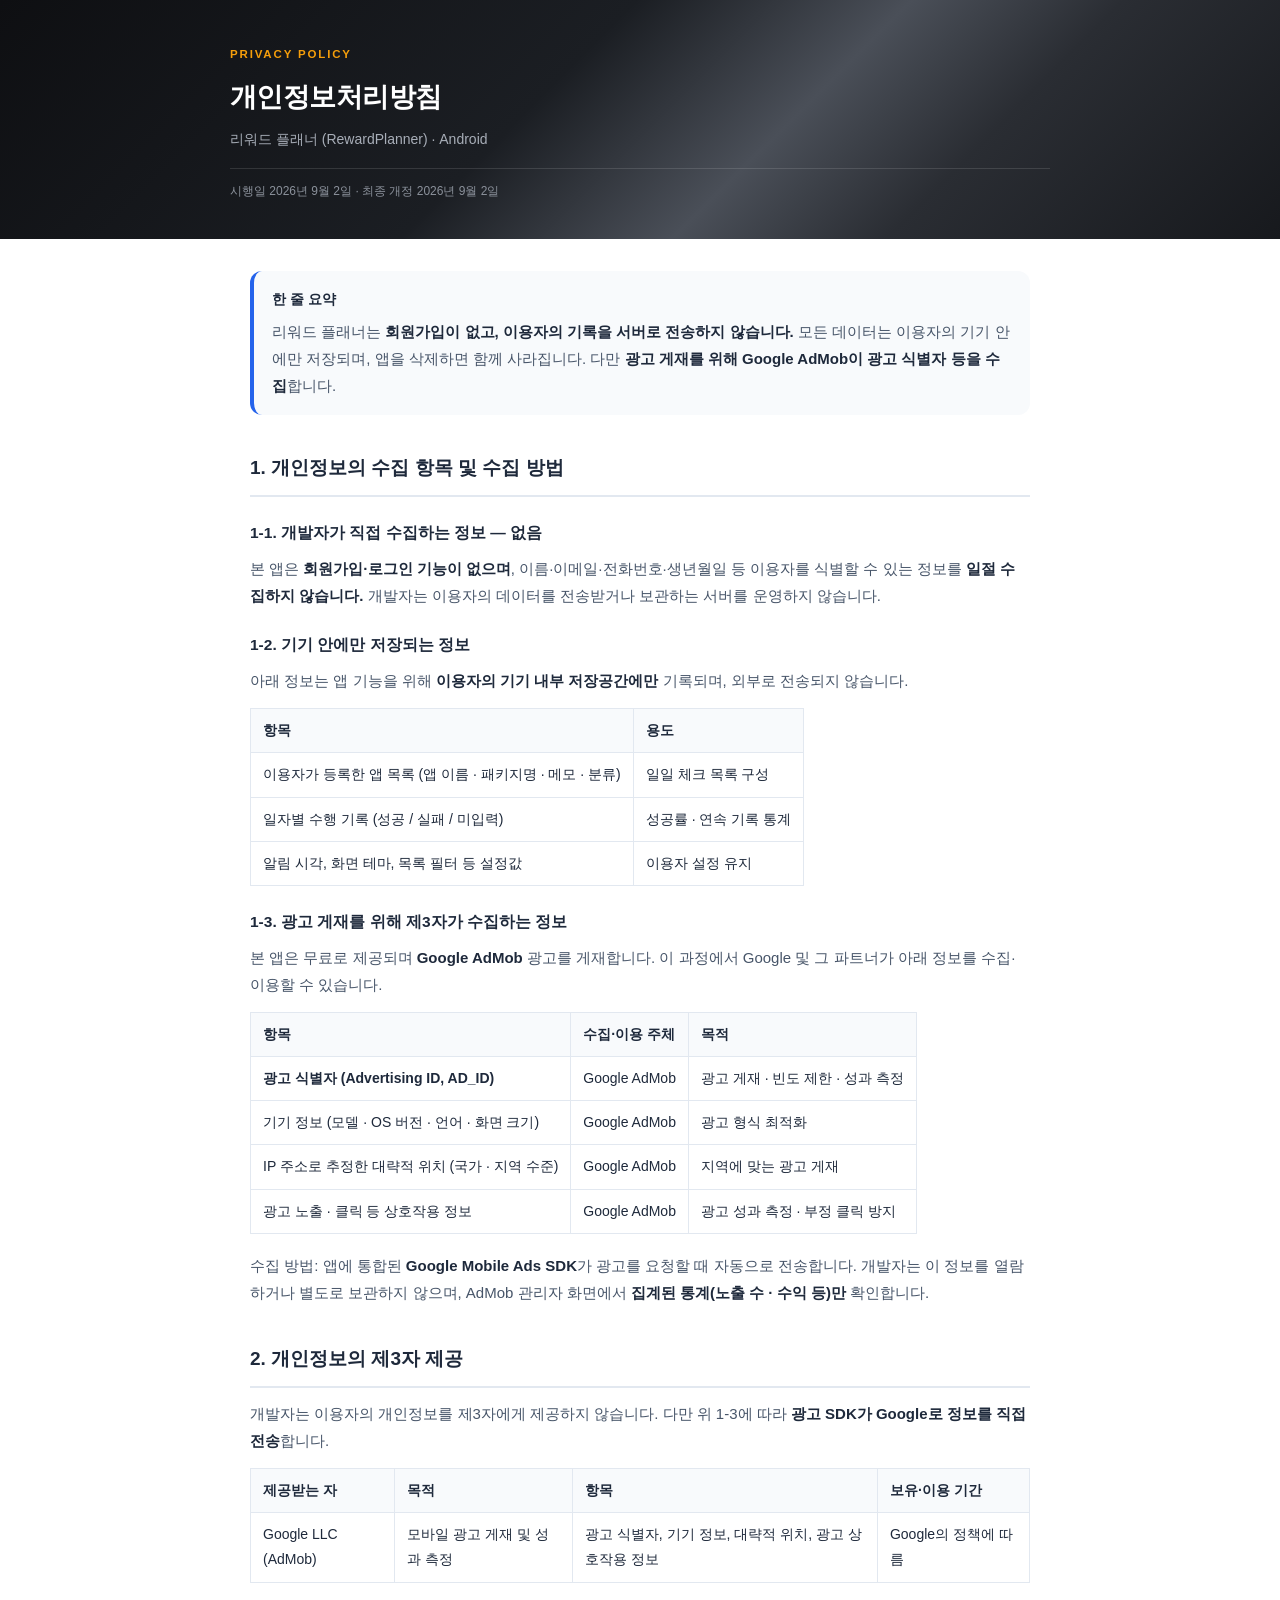
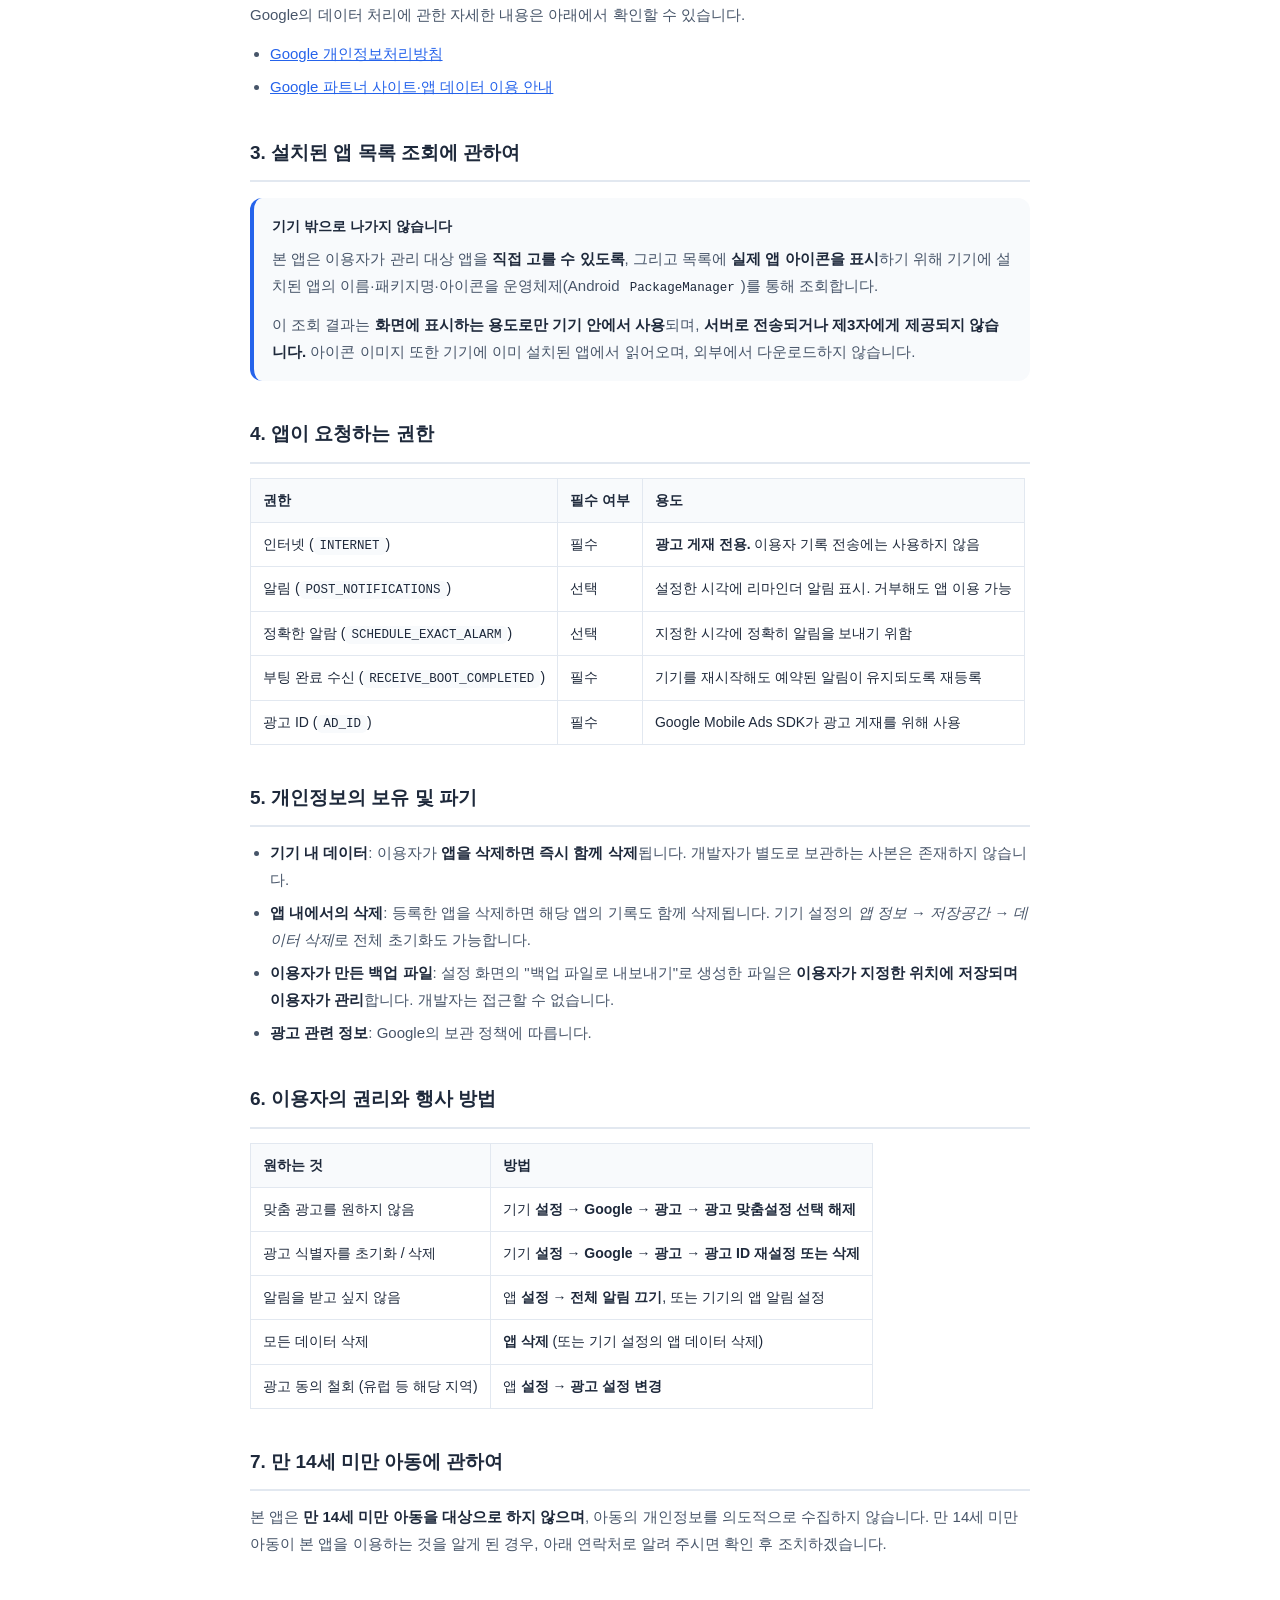
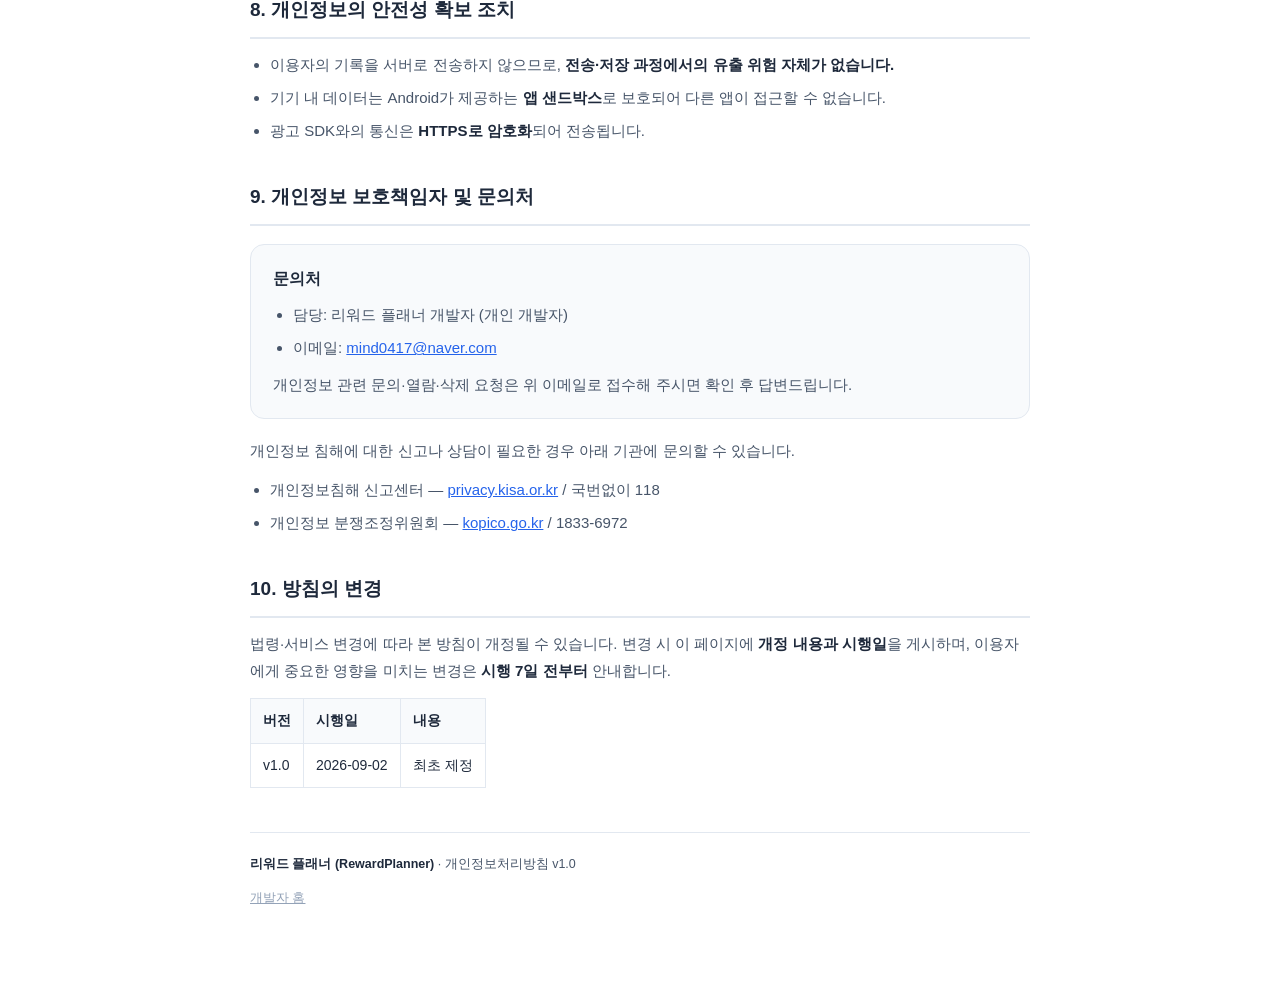
==== privacy.html @ de0d8589 "초기 세팅" ====
<!DOCTYPE html>
<html lang="ko">
<head>
<meta charset="UTF-8">
<meta name="viewport" content="width=device-width, initial-scale=1.0">
<title>개인정보처리방침 — 리워드 플래너</title>
<link rel="stylesheet" href="_style.css">
</head>
<body>
<header>
  <div class="inner">
    <div class="eyebrow">Privacy Policy</div>
    <h1>개인정보처리방침</h1>
    <p>리워드 플래너 (RewardPlanner) · Android</p>
    <div class="meta">시행일 2026년 9월 2일 · 최종 개정 2026년 9월 2일</div>
  </div>
</header>

<div class="wrap">

<div class="box">
  <div class="t">한 줄 요약</div>
  <p>리워드 플래너는 <strong>회원가입이 없고, 이용자의 기록을 서버로 전송하지 않습니다.</strong>
  모든 데이터는 이용자의 기기 안에만 저장되며, 앱을 삭제하면 함께 사라집니다.
  다만 <strong>광고 게재를 위해 Google AdMob이 광고 식별자 등을 수집</strong>합니다.</p>
</div>

<h2>1. 개인정보의 수집 항목 및 수집 방법</h2>

<h3>1-1. 개발자가 직접 수집하는 정보 — 없음</h3>
<p>본 앱은 <strong>회원가입·로그인 기능이 없으며</strong>, 이름·이메일·전화번호·생년월일 등
이용자를 식별할 수 있는 정보를 <strong>일절 수집하지 않습니다.</strong>
개발자는 이용자의 데이터를 전송받거나 보관하는 서버를 운영하지 않습니다.</p>

<h3>1-2. 기기 안에만 저장되는 정보</h3>
<p>아래 정보는 앱 기능을 위해 <strong>이용자의 기기 내부 저장공간에만</strong> 기록되며,
외부로 전송되지 않습니다.</p>
<table>
  <tr><th>항목</th><th>용도</th></tr>
  <tr><td>이용자가 등록한 앱 목록 (앱 이름 · 패키지명 · 메모 · 분류)</td><td>일일 체크 목록 구성</td></tr>
  <tr><td>일자별 수행 기록 (성공 / 실패 / 미입력)</td><td>성공률 · 연속 기록 통계</td></tr>
  <tr><td>알림 시각, 화면 테마, 목록 필터 등 설정값</td><td>이용자 설정 유지</td></tr>
</table>

<h3>1-3. 광고 게재를 위해 제3자가 수집하는 정보</h3>
<p>본 앱은 무료로 제공되며 <strong>Google AdMob</strong> 광고를 게재합니다.
이 과정에서 Google 및 그 파트너가 아래 정보를 수집·이용할 수 있습니다.</p>
<table>
  <tr><th>항목</th><th>수집·이용 주체</th><th>목적</th></tr>
  <tr><td><strong>광고 식별자 (Advertising ID, AD_ID)</strong></td><td>Google AdMob</td><td>광고 게재 · 빈도 제한 · 성과 측정</td></tr>
  <tr><td>기기 정보 (모델 · OS 버전 · 언어 · 화면 크기)</td><td>Google AdMob</td><td>광고 형식 최적화</td></tr>
  <tr><td>IP 주소로 추정한 대략적 위치 (국가 · 지역 수준)</td><td>Google AdMob</td><td>지역에 맞는 광고 게재</td></tr>
  <tr><td>광고 노출 · 클릭 등 상호작용 정보</td><td>Google AdMob</td><td>광고 성과 측정 · 부정 클릭 방지</td></tr>
</table>
<p>수집 방법: 앱에 통합된 <strong>Google Mobile Ads SDK</strong>가 광고를 요청할 때 자동으로 전송합니다.
개발자는 이 정보를 열람하거나 별도로 보관하지 않으며, AdMob 관리자 화면에서
<strong>집계된 통계(노출 수 · 수익 등)만</strong> 확인합니다.</p>

<h2>2. 개인정보의 제3자 제공</h2>
<p>개발자는 이용자의 개인정보를 제3자에게 제공하지 않습니다.
다만 위 1-3에 따라 <strong>광고 SDK가 Google로 정보를 직접 전송</strong>합니다.</p>
<table>
  <tr><th>제공받는 자</th><th>목적</th><th>항목</th><th>보유·이용 기간</th></tr>
  <tr>
    <td>Google LLC (AdMob)</td>
    <td>모바일 광고 게재 및 성과 측정</td>
    <td>광고 식별자, 기기 정보, 대략적 위치, 광고 상호작용 정보</td>
    <td>Google의 정책에 따름</td>
  </tr>
</table>
<p>Google의 데이터 처리에 관한 자세한 내용은 아래에서 확인할 수 있습니다.</p>
<ul>
  <li><a href="https://policies.google.com/privacy" target="_blank" rel="noopener">Google 개인정보처리방침</a></li>
  <li><a href="https://policies.google.com/technologies/partner-sites" target="_blank" rel="noopener">Google 파트너 사이트·앱 데이터 이용 안내</a></li>
</ul>

<h2>3. 설치된 앱 목록 조회에 관하여</h2>
<div class="box">
  <div class="t">기기 밖으로 나가지 않습니다</div>
  <p>본 앱은 이용자가 관리 대상 앱을 <strong>직접 고를 수 있도록</strong>,
  그리고 목록에 <strong>실제 앱 아이콘을 표시</strong>하기 위해
  기기에 설치된 앱의 이름·패키지명·아이콘을 운영체제(Android <code>PackageManager</code>)를 통해 조회합니다.</p>
  <p style="margin-top:8px">이 조회 결과는 <strong>화면에 표시하는 용도로만 기기 안에서 사용</strong>되며,
  <strong>서버로 전송되거나 제3자에게 제공되지 않습니다.</strong>
  아이콘 이미지 또한 기기에 이미 설치된 앱에서 읽어오며, 외부에서 다운로드하지 않습니다.</p>
</div>

<h2>4. 앱이 요청하는 권한</h2>
<table>
  <tr><th>권한</th><th>필수 여부</th><th>용도</th></tr>
  <tr><td>인터넷 (<code>INTERNET</code>)</td><td>필수</td><td><strong>광고 게재 전용.</strong> 이용자 기록 전송에는 사용하지 않음</td></tr>
  <tr><td>알림 (<code>POST_NOTIFICATIONS</code>)</td><td>선택</td><td>설정한 시각에 리마인더 알림 표시. 거부해도 앱 이용 가능</td></tr>
  <tr><td>정확한 알람 (<code>SCHEDULE_EXACT_ALARM</code>)</td><td>선택</td><td>지정한 시각에 정확히 알림을 보내기 위함</td></tr>
  <tr><td>부팅 완료 수신 (<code>RECEIVE_BOOT_COMPLETED</code>)</td><td>필수</td><td>기기를 재시작해도 예약된 알림이 유지되도록 재등록</td></tr>
  <tr><td>광고 ID (<code>AD_ID</code>)</td><td>필수</td><td>Google Mobile Ads SDK가 광고 게재를 위해 사용</td></tr>
</table>

<h2>5. 개인정보의 보유 및 파기</h2>
<ul>
  <li><strong>기기 내 데이터</strong>: 이용자가 <strong>앱을 삭제하면 즉시 함께 삭제</strong>됩니다.
      개발자가 별도로 보관하는 사본은 존재하지 않습니다.</li>
  <li><strong>앱 내에서의 삭제</strong>: 등록한 앱을 삭제하면 해당 앱의 기록도 함께 삭제됩니다.
      기기 설정의 <em>앱 정보 → 저장공간 → 데이터 삭제</em>로 전체 초기화도 가능합니다.</li>
  <li><strong>이용자가 만든 백업 파일</strong>: 설정 화면의 "백업 파일로 내보내기"로 생성한 파일은
      <strong>이용자가 지정한 위치에 저장되며 이용자가 관리</strong>합니다. 개발자는 접근할 수 없습니다.</li>
  <li><strong>광고 관련 정보</strong>: Google의 보관 정책에 따릅니다.</li>
</ul>

<h2>6. 이용자의 권리와 행사 방법</h2>
<table>
  <tr><th>원하는 것</th><th>방법</th></tr>
  <tr><td>맞춤 광고를 원하지 않음</td><td>기기 <strong>설정 → Google → 광고 → 광고 맞춤설정 선택 해제</strong></td></tr>
  <tr><td>광고 식별자를 초기화 / 삭제</td><td>기기 <strong>설정 → Google → 광고 → 광고 ID 재설정 또는 삭제</strong></td></tr>
  <tr><td>알림을 받고 싶지 않음</td><td>앱 <strong>설정 → 전체 알림 끄기</strong>, 또는 기기의 앱 알림 설정</td></tr>
  <tr><td>모든 데이터 삭제</td><td><strong>앱 삭제</strong> (또는 기기 설정의 앱 데이터 삭제)</td></tr>
  <tr><td>광고 동의 철회 (유럽 등 해당 지역)</td><td>앱 <strong>설정 → 광고 설정 변경</strong></td></tr>
</table>

<h2>7. 만 14세 미만 아동에 관하여</h2>
<p>본 앱은 <strong>만 14세 미만 아동을 대상으로 하지 않으며</strong>, 아동의 개인정보를 의도적으로 수집하지 않습니다.
만 14세 미만 아동이 본 앱을 이용하는 것을 알게 된 경우, 아래 연락처로 알려 주시면 확인 후 조치하겠습니다.</p>

<h2>8. 개인정보의 안전성 확보 조치</h2>
<ul>
  <li>이용자의 기록을 서버로 전송하지 않으므로, <strong>전송·저장 과정에서의 유출 위험 자체가 없습니다.</strong></li>
  <li>기기 내 데이터는 Android가 제공하는 <strong>앱 샌드박스</strong>로 보호되어
      다른 앱이 접근할 수 없습니다.</li>
  <li>광고 SDK와의 통신은 <strong>HTTPS로 암호화</strong>되어 전송됩니다.</li>
</ul>

<h2>9. 개인정보 보호책임자 및 문의처</h2>
<div class="card">
  <h3>문의처</h3>
  <ul style="margin-bottom:0">
    <li>담당: 리워드 플래너 개발자 (개인 개발자)</li>
    <li>이메일: <a href="mailto:mind0417@naver.com">mind0417@naver.com</a></li>
  </ul>
  <p style="margin-top:10px;margin-bottom:0">개인정보 관련 문의·열람·삭제 요청은 위 이메일로 접수해 주시면
  확인 후 답변드립니다.</p>
</div>
<p>개인정보 침해에 대한 신고나 상담이 필요한 경우 아래 기관에 문의할 수 있습니다.</p>
<ul>
  <li>개인정보침해 신고센터 — <a href="https://privacy.kisa.or.kr" target="_blank" rel="noopener">privacy.kisa.or.kr</a> / 국번없이 118</li>
  <li>개인정보 분쟁조정위원회 — <a href="https://www.kopico.go.kr" target="_blank" rel="noopener">kopico.go.kr</a> / 1833-6972</li>
</ul>

<h2>10. 방침의 변경</h2>
<p>법령·서비스 변경에 따라 본 방침이 개정될 수 있습니다.
변경 시 이 페이지에 <strong>개정 내용과 시행일</strong>을 게시하며,
이용자에게 중요한 영향을 미치는 변경은 <strong>시행 7일 전부터</strong> 안내합니다.</p>
<table>
  <tr><th>버전</th><th>시행일</th><th>내용</th></tr>
  <tr><td>v1.0</td><td>2026-09-02</td><td>최초 제정</td></tr>
</table>

<footer>
  <p><strong>리워드 플래너 (RewardPlanner)</strong> · 개인정보처리방침 v1.0</p>
  <p><a href="./">개발자 홈</a></p>
</footer>
</div>
</body>
</html>
---- _style.css ----
/* 공통 스타일 — 두 페이지가 같은 톤을 쓰도록 분리 */
:root{
  --bg:#FFFFFF; --surface:#F8FAFC; --border:#E2E8F0;
  --text:#1E293B; --text2:#475569; --muted:#94A3B8;
  --accent:#2563EB; --gold:#F59E0B;
  --font:-apple-system,BlinkMacSystemFont,"Apple SD Gothic Neo","Pretendard","Malgun Gothic",sans-serif;
  --mono:"SF Mono","Fira Code",Consolas,monospace;
}
@media (prefers-color-scheme:dark){
  :root{
    --bg:#0F172A; --surface:#1E293B; --border:#334155;
    --text:#F1F5F9; --text2:#CBD5E1; --muted:#64748B;
    --accent:#60A5FA; --gold:#FBBF24;
  }
}
*{box-sizing:border-box;margin:0;padding:0}
body{font-family:var(--font);background:var(--bg);color:var(--text);
  line-height:1.8;font-size:15px;-webkit-font-smoothing:antialiased}
.wrap{max-width:820px;margin:0 auto;padding:0 20px 80px}
header{background:linear-gradient(135deg,#0E0F12 0%,#1B1E23 42%,#4A4F58 60%,#2A2D33 74%,#17191D 100%);
  color:#fff;padding:44px 20px 36px;margin-bottom:32px}
header .inner{max-width:820px;margin:0 auto}
header .eyebrow{font-size:11.5px;letter-spacing:.16em;text-transform:uppercase;color:var(--gold);font-weight:700}
header h1{font-size:27px;font-weight:800;margin:8px 0 6px;letter-spacing:-.02em}
header p{color:#A8AEB8;font-size:14px}
header .meta{margin-top:16px;padding-top:12px;font-size:12px;color:#8B919B;
  border-top:1px solid rgba(255,255,255,.12)}
h2{font-size:19px;font-weight:800;margin:36px 0 12px;padding-bottom:10px;border-bottom:2px solid var(--border)}
h3{font-size:15.5px;font-weight:700;margin:22px 0 8px}
p{margin-bottom:12px;color:var(--text2)}
p strong,li strong,td strong{color:var(--text);font-weight:700}
ul,ol{margin:0 0 14px 20px;color:var(--text2)}
li{margin-bottom:6px}
a{color:var(--accent)}
code{font-family:var(--mono);font-size:12.5px;background:var(--surface);
  padding:2px 6px;border-radius:5px;color:var(--text);word-break:break-all}
table{width:100%;border-collapse:collapse;margin:14px 0 18px;font-size:14px;display:block;overflow-x:auto}
th,td{border:1px solid var(--border);padding:9px 12px;text-align:left;vertical-align:top}
th{background:var(--surface);font-weight:700;white-space:nowrap}
.box{border-radius:12px;padding:16px 18px;margin:16px 0;border-left:4px solid var(--accent);background:var(--surface)}
.box .t{font-weight:800;font-size:14px;margin-bottom:6px;color:var(--text)}
.box p:last-child{margin-bottom:0}
footer{border-top:1px solid var(--border);margin-top:44px;padding-top:20px;color:var(--muted);font-size:12.5px}
footer a{color:var(--muted)}
.card{background:var(--surface);border:1px solid var(--border);border-radius:14px;padding:20px 22px;margin:18px 0}
.card h3{margin-top:0}
@media(max-width:600px){header h1{font-size:22px}.wrap{padding:0 14px 60px}}
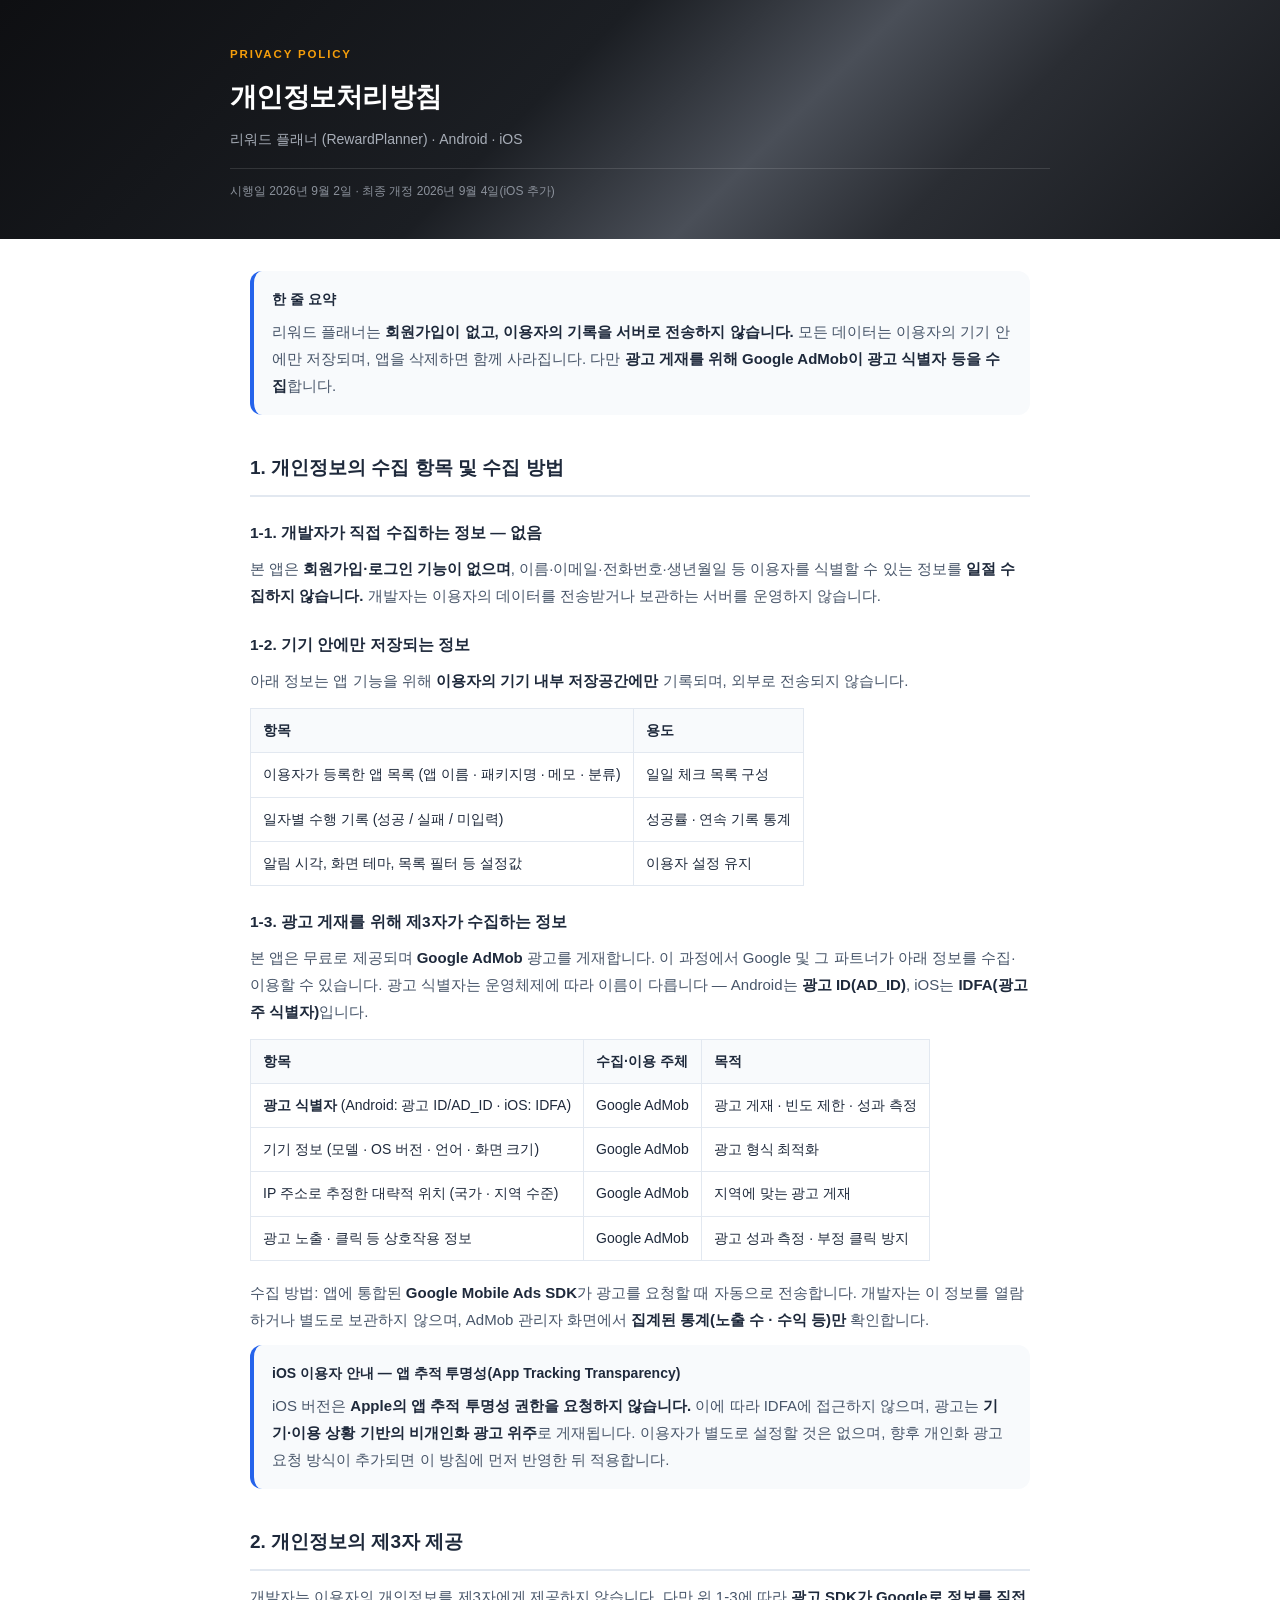
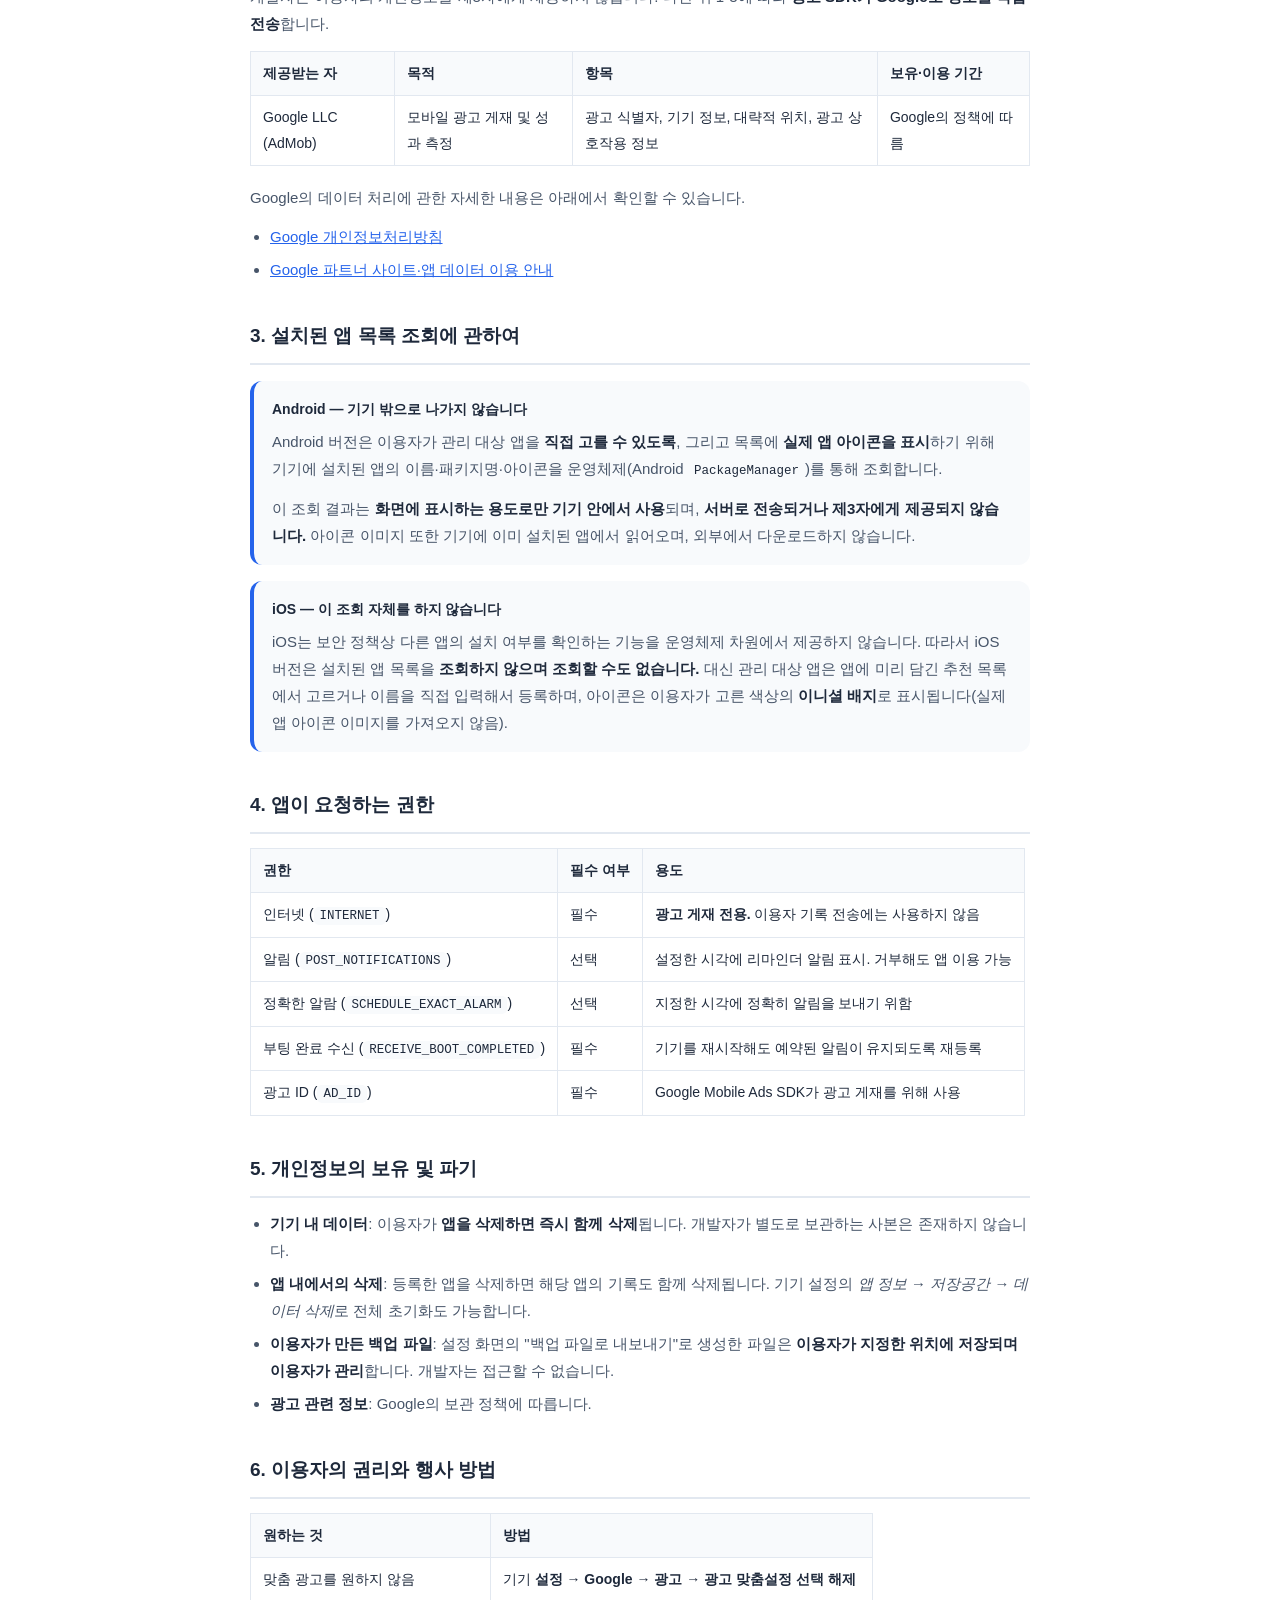
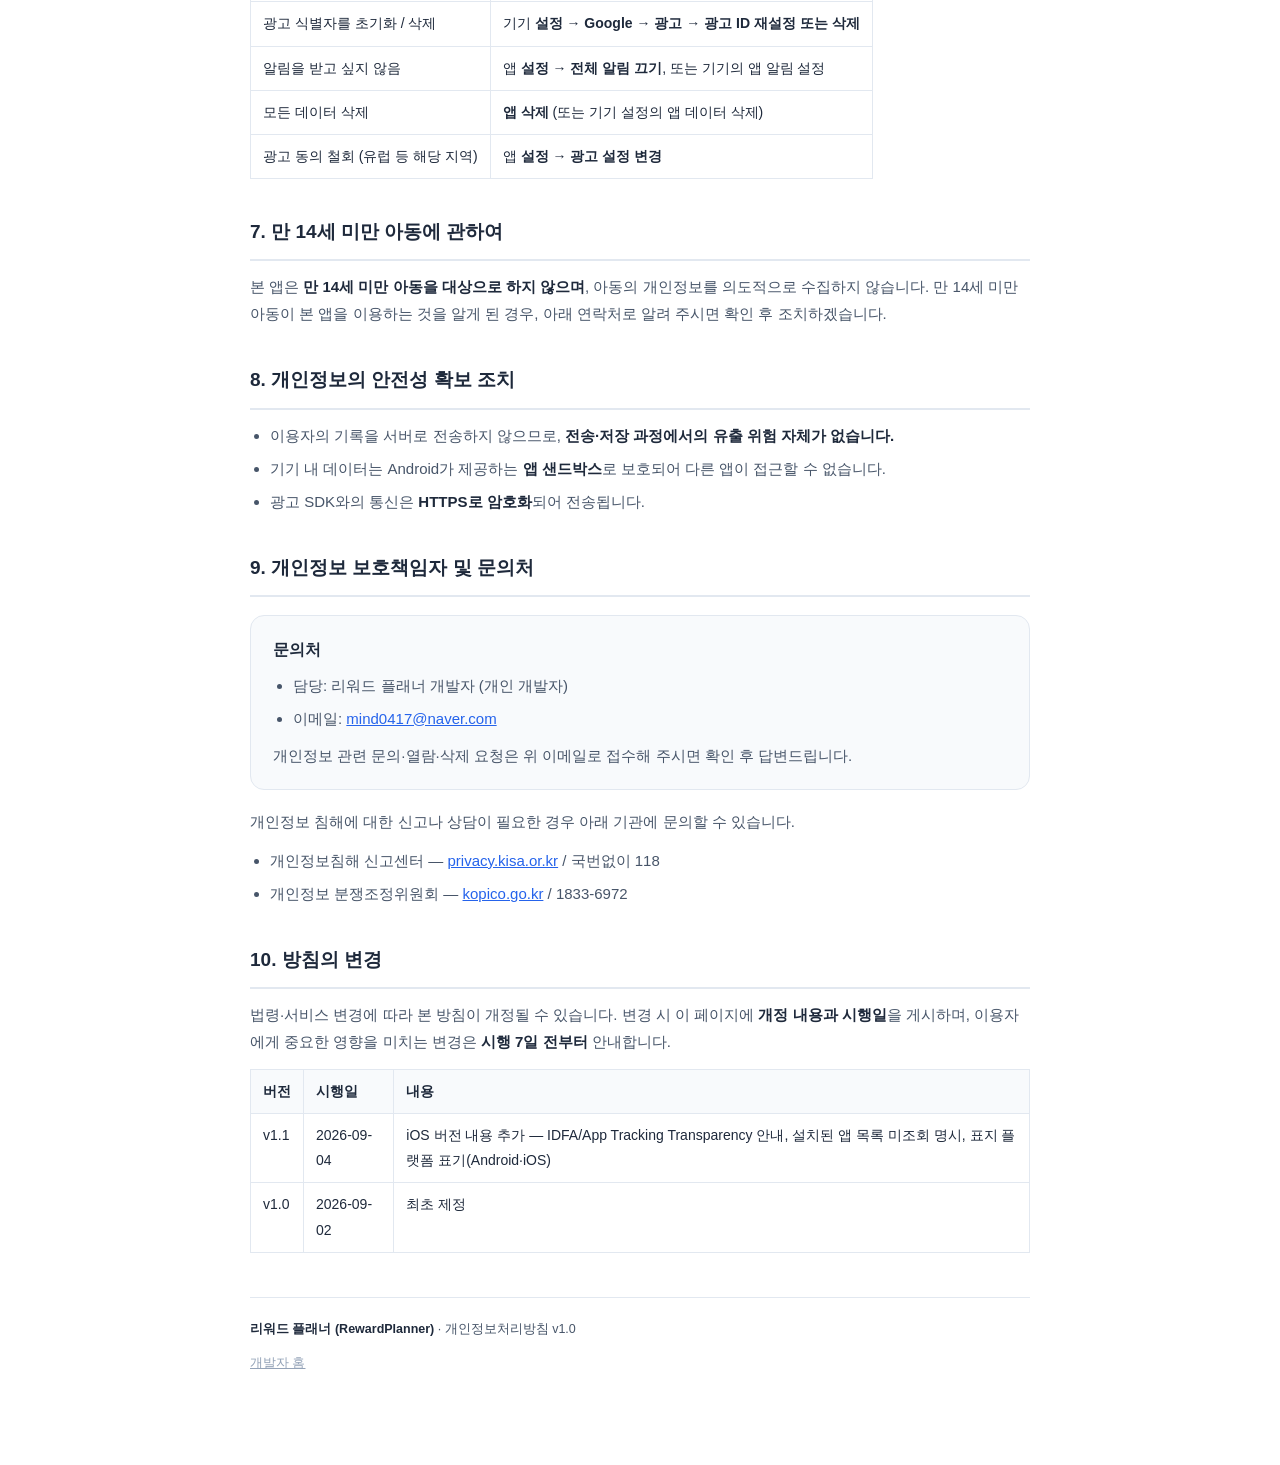
==== commit c202215f: "docs: 개인정보처리방침에 iOS 항목 추가 (v1.1) IDFA/App Tracking Transparency 미요청 안내와 iOS는 설치된 앱 목록을 조회하지 않는다는 사실을" ====
--- a/privacy.html
+++ b/privacy.html
@@ -4,15 +4,15 @@
 <meta charset="UTF-8">
 <meta name="viewport" content="width=device-width, initial-scale=1.0">
 <title>개인정보처리방침 — 리워드 플래너</title>
-<link rel="stylesheet" href="_style.css">
+<link rel="stylesheet" href="style.css">
 </head>
 <body>
 <header>
   <div class="inner">
     <div class="eyebrow">Privacy Policy</div>
     <h1>개인정보처리방침</h1>
-    <p>리워드 플래너 (RewardPlanner) · Android</p>
-    <div class="meta">시행일 2026년 9월 2일 · 최종 개정 2026년 9월 2일</div>
+    <p>리워드 플래너 (RewardPlanner) · Android · iOS</p>
+    <div class="meta">시행일 2026년 9월 2일 · 최종 개정 2026년 9월 4일(iOS 추가)</div>
   </div>
 </header>
 
@@ -44,10 +44,12 @@
 
 <h3>1-3. 광고 게재를 위해 제3자가 수집하는 정보</h3>
 <p>본 앱은 무료로 제공되며 <strong>Google AdMob</strong> 광고를 게재합니다.
-이 과정에서 Google 및 그 파트너가 아래 정보를 수집·이용할 수 있습니다.</p>
+이 과정에서 Google 및 그 파트너가 아래 정보를 수집·이용할 수 있습니다.
+광고 식별자는 운영체제에 따라 이름이 다릅니다 — Android는 <strong>광고 ID(AD_ID)</strong>,
+iOS는 <strong>IDFA(광고주 식별자)</strong>입니다.</p>
 <table>
   <tr><th>항목</th><th>수집·이용 주체</th><th>목적</th></tr>
-  <tr><td><strong>광고 식별자 (Advertising ID, AD_ID)</strong></td><td>Google AdMob</td><td>광고 게재 · 빈도 제한 · 성과 측정</td></tr>
+  <tr><td><strong>광고 식별자</strong> (Android: 광고 ID/AD_ID · iOS: IDFA)</td><td>Google AdMob</td><td>광고 게재 · 빈도 제한 · 성과 측정</td></tr>
   <tr><td>기기 정보 (모델 · OS 버전 · 언어 · 화면 크기)</td><td>Google AdMob</td><td>광고 형식 최적화</td></tr>
   <tr><td>IP 주소로 추정한 대략적 위치 (국가 · 지역 수준)</td><td>Google AdMob</td><td>지역에 맞는 광고 게재</td></tr>
   <tr><td>광고 노출 · 클릭 등 상호작용 정보</td><td>Google AdMob</td><td>광고 성과 측정 · 부정 클릭 방지</td></tr>
@@ -55,6 +57,13 @@
 <p>수집 방법: 앱에 통합된 <strong>Google Mobile Ads SDK</strong>가 광고를 요청할 때 자동으로 전송합니다.
 개발자는 이 정보를 열람하거나 별도로 보관하지 않으며, AdMob 관리자 화면에서
 <strong>집계된 통계(노출 수 · 수익 등)만</strong> 확인합니다.</p>
+<div class="box" style="margin-top:12px">
+  <div class="t">iOS 이용자 안내 — 앱 추적 투명성(App Tracking Transparency)</div>
+  <p>iOS 버전은 <strong>Apple의 앱 추적 투명성 권한을 요청하지 않습니다.</strong>
+  이에 따라 IDFA에 접근하지 않으며, 광고는 <strong>기기·이용 상황 기반의 비개인화 광고 위주</strong>로
+  게재됩니다. 이용자가 별도로 설정할 것은 없으며, 향후 개인화 광고 요청 방식이 추가되면
+  이 방침에 먼저 반영한 뒤 적용합니다.</p>
+</div>
 
 <h2>2. 개인정보의 제3자 제공</h2>
 <p>개발자는 이용자의 개인정보를 제3자에게 제공하지 않습니다.
@@ -76,13 +85,20 @@
 
 <h2>3. 설치된 앱 목록 조회에 관하여</h2>
 <div class="box">
-  <div class="t">기기 밖으로 나가지 않습니다</div>
-  <p>본 앱은 이용자가 관리 대상 앱을 <strong>직접 고를 수 있도록</strong>,
+  <div class="t">Android — 기기 밖으로 나가지 않습니다</div>
+  <p>Android 버전은 이용자가 관리 대상 앱을 <strong>직접 고를 수 있도록</strong>,
   그리고 목록에 <strong>실제 앱 아이콘을 표시</strong>하기 위해
   기기에 설치된 앱의 이름·패키지명·아이콘을 운영체제(Android <code>PackageManager</code>)를 통해 조회합니다.</p>
   <p style="margin-top:8px">이 조회 결과는 <strong>화면에 표시하는 용도로만 기기 안에서 사용</strong>되며,
   <strong>서버로 전송되거나 제3자에게 제공되지 않습니다.</strong>
   아이콘 이미지 또한 기기에 이미 설치된 앱에서 읽어오며, 외부에서 다운로드하지 않습니다.</p>
+</div>
+<div class="box" style="margin-top:12px">
+  <div class="t">iOS — 이 조회 자체를 하지 않습니다</div>
+  <p>iOS는 보안 정책상 다른 앱의 설치 여부를 확인하는 기능을 운영체제 차원에서 제공하지 않습니다.
+  따라서 iOS 버전은 설치된 앱 목록을 <strong>조회하지 않으며 조회할 수도 없습니다.</strong>
+  대신 관리 대상 앱은 앱에 미리 담긴 추천 목록에서 고르거나 이름을 직접 입력해서 등록하며,
+  아이콘은 이용자가 고른 색상의 <strong>이니셜 배지</strong>로 표시됩니다(실제 앱 아이콘 이미지를 가져오지 않음).</p>
 </div>
 
 <h2>4. 앱이 요청하는 권한</h2>
@@ -150,6 +166,8 @@
 이용자에게 중요한 영향을 미치는 변경은 <strong>시행 7일 전부터</strong> 안내합니다.</p>
 <table>
   <tr><th>버전</th><th>시행일</th><th>내용</th></tr>
+  <tr><td>v1.1</td><td>2026-09-04</td><td>iOS 버전 내용 추가 — IDFA/App Tracking Transparency 안내,
+      설치된 앱 목록 미조회 명시, 표지 플랫폼 표기(Android·iOS)</td></tr>
   <tr><td>v1.0</td><td>2026-09-02</td><td>최초 제정</td></tr>
 </table>
 
--- a/style.css
+++ b/style.css
@@ -0,0 +1,47 @@
+/* 공통 스타일 — 두 페이지가 같은 톤을 쓰도록 분리 */
+:root{
+  --bg:#FFFFFF; --surface:#F8FAFC; --border:#E2E8F0;
+  --text:#1E293B; --text2:#475569; --muted:#94A3B8;
+  --accent:#2563EB; --gold:#F59E0B;
+  --font:-apple-system,BlinkMacSystemFont,"Apple SD Gothic Neo","Pretendard","Malgun Gothic",sans-serif;
+  --mono:"SF Mono","Fira Code",Consolas,monospace;
+}
+@media (prefers-color-scheme:dark){
+  :root{
+    --bg:#0F172A; --surface:#1E293B; --border:#334155;
+    --text:#F1F5F9; --text2:#CBD5E1; --muted:#64748B;
+    --accent:#60A5FA; --gold:#FBBF24;
+  }
+}
+*{box-sizing:border-box;margin:0;padding:0}
+body{font-family:var(--font);background:var(--bg);color:var(--text);
+  line-height:1.8;font-size:15px;-webkit-font-smoothing:antialiased}
+.wrap{max-width:820px;margin:0 auto;padding:0 20px 80px}
+header{background:linear-gradient(135deg,#0E0F12 0%,#1B1E23 42%,#4A4F58 60%,#2A2D33 74%,#17191D 100%);
+  color:#fff;padding:44px 20px 36px;margin-bottom:32px}
+header .inner{max-width:820px;margin:0 auto}
+header .eyebrow{font-size:11.5px;letter-spacing:.16em;text-transform:uppercase;color:var(--gold);font-weight:700}
+header h1{font-size:27px;font-weight:800;margin:8px 0 6px;letter-spacing:-.02em}
+header p{color:#A8AEB8;font-size:14px}
+header .meta{margin-top:16px;padding-top:12px;font-size:12px;color:#8B919B;
+  border-top:1px solid rgba(255,255,255,.12)}
+h2{font-size:19px;font-weight:800;margin:36px 0 12px;padding-bottom:10px;border-bottom:2px solid var(--border)}
+h3{font-size:15.5px;font-weight:700;margin:22px 0 8px}
+p{margin-bottom:12px;color:var(--text2)}
+p strong,li strong,td strong{color:var(--text);font-weight:700}
+ul,ol{margin:0 0 14px 20px;color:var(--text2)}
+li{margin-bottom:6px}
+a{color:var(--accent)}
+code{font-family:var(--mono);font-size:12.5px;background:var(--surface);
+  padding:2px 6px;border-radius:5px;color:var(--text);word-break:break-all}
+table{width:100%;border-collapse:collapse;margin:14px 0 18px;font-size:14px;display:block;overflow-x:auto}
+th,td{border:1px solid var(--border);padding:9px 12px;text-align:left;vertical-align:top}
+th{background:var(--surface);font-weight:700;white-space:nowrap}
+.box{border-radius:12px;padding:16px 18px;margin:16px 0;border-left:4px solid var(--accent);background:var(--surface)}
+.box .t{font-weight:800;font-size:14px;margin-bottom:6px;color:var(--text)}
+.box p:last-child{margin-bottom:0}
+footer{border-top:1px solid var(--border);margin-top:44px;padding-top:20px;color:var(--muted);font-size:12.5px}
+footer a{color:var(--muted)}
+.card{background:var(--surface);border:1px solid var(--border);border-radius:14px;padding:20px 22px;margin:18px 0}
+.card h3{margin-top:0}
+@media(max-width:600px){header h1{font-size:22px}.wrap{padding:0 14px 60px}}
